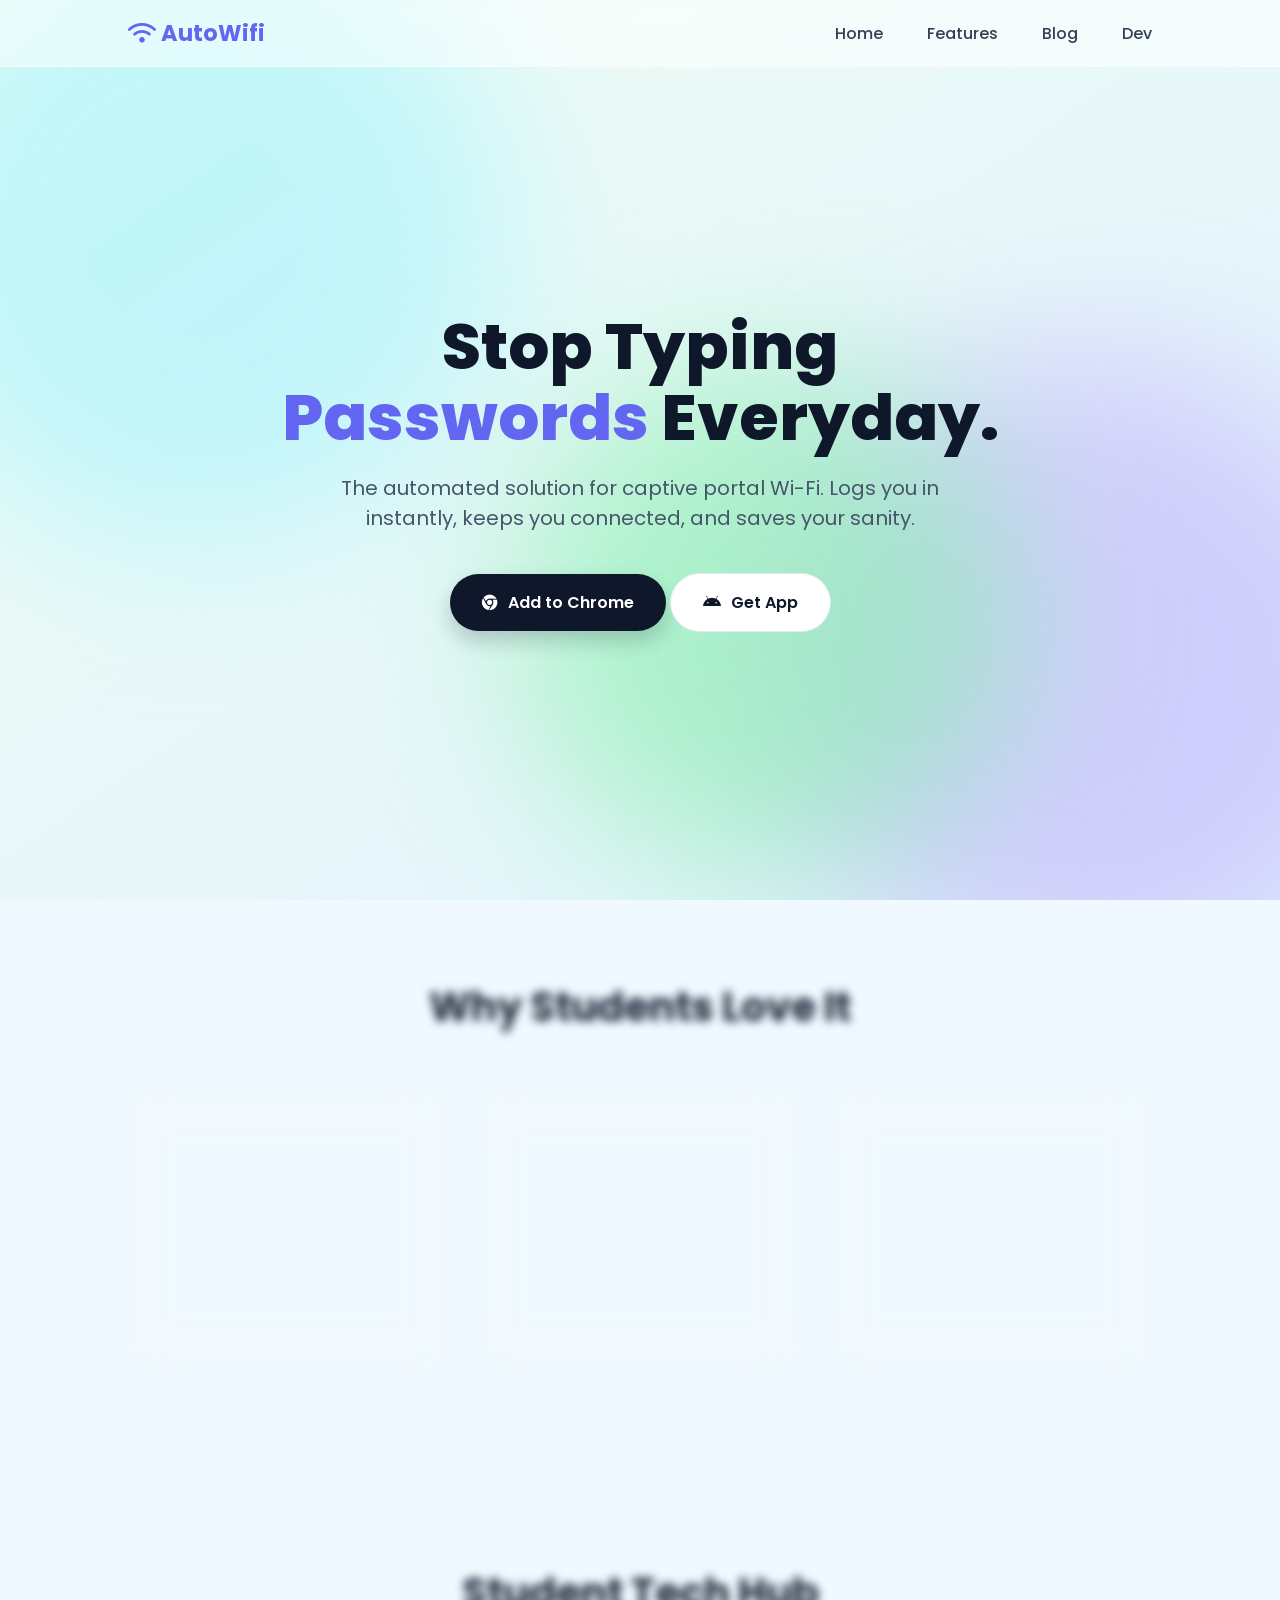
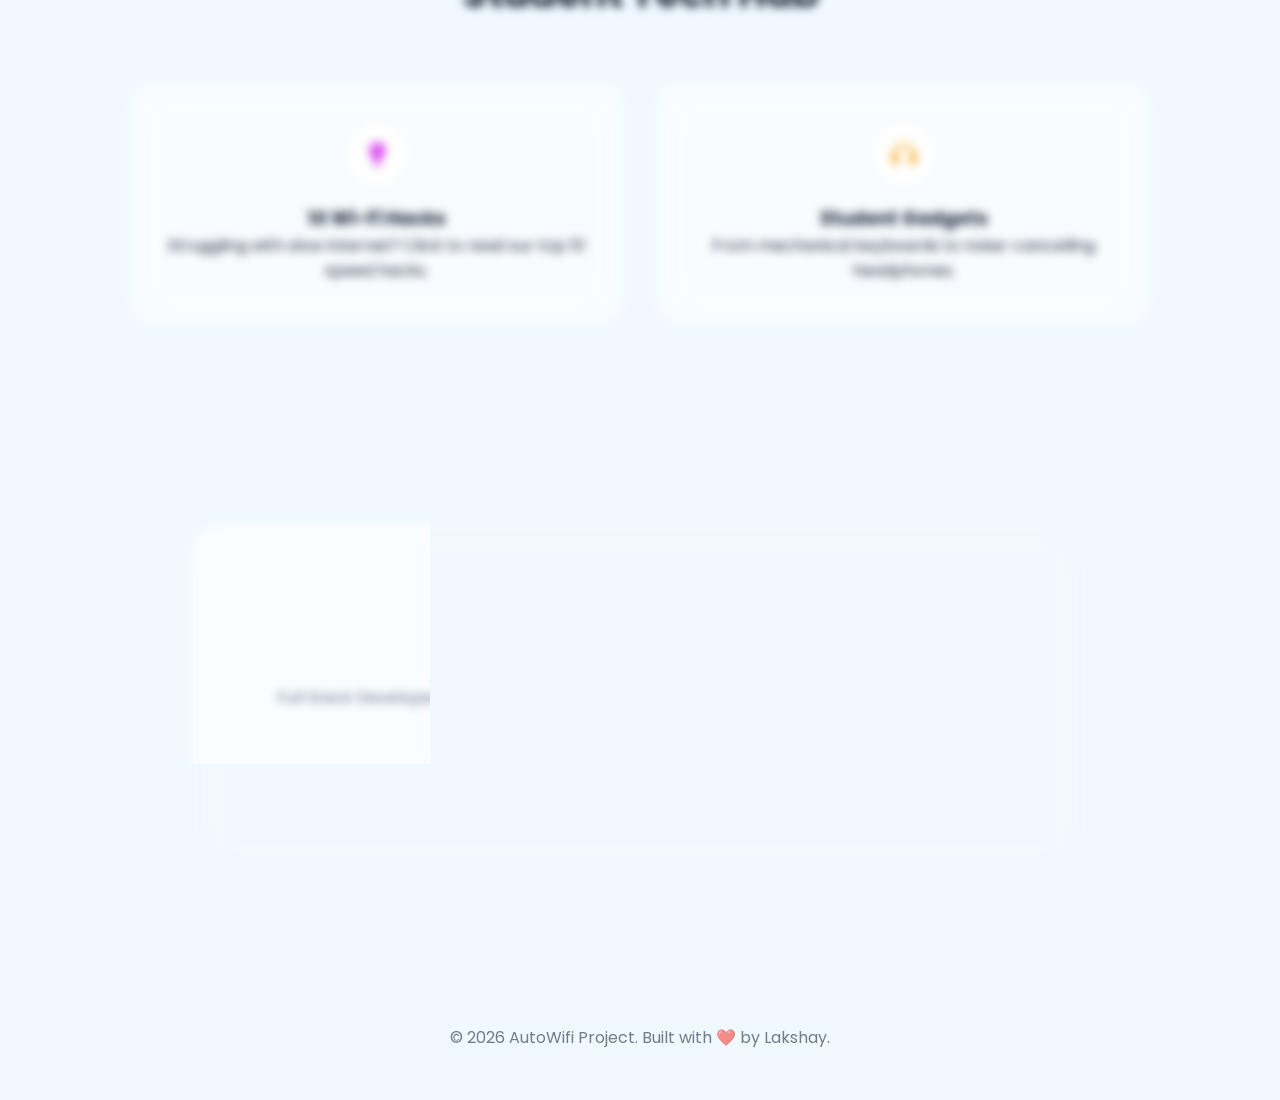
==== index.html @ 6c6744d8 "website" ====
<!DOCTYPE html>
<html lang="en">
<head>
    <meta charset="UTF-8">
    <meta name="viewport" content="width=device-width, initial-scale=1.0">
    <title>AutoWifi - Instant Campus Login</title>
    <link rel="stylesheet" href="style-home.css">
    <link rel="stylesheet" href="https://cdnjs.cloudflare.com/ajax/libs/font-awesome/6.0.0/css/all.min.css">
</head>
<body>

    <div class="background-container">
        <div class="blob blob-1"></div>
        <div class="blob blob-2"></div>
        <div class="blob blob-3"></div>
    </div>

    <nav>
        <a href="#" class="logo"><i class="fa-solid fa-wifi"></i> AutoWifi</a>
        <div class="nav-links">
            <a href="#home">Home</a>
            <a href="#features">Features</a>
            <a href="#blog">Blog</a>
            <a href="#about">Dev</a>
        </div>
    </nav>

    <header id="home">
        <h1 class="hidden">Stop Typing <br> <span style="color: #6366f1;">Passwords</span> Everyday.</h1>
        <p class="hero-p hidden delay-1">The automated solution for captive portal Wi-Fi. Logs you in instantly, keeps you connected, and saves your sanity.</p>
        
        <div class="btn-group hidden delay-2">
            <a href="#" class="btn btn-primary"><i class="fa-brands fa-chrome"></i> Add to Chrome</a>
            <a href="#" class="btn btn-secondary"><i class="fa-brands fa-android"></i> Get App</a>
        </div>
    </header>

    <section id="features">
        <h2 class="section-title hidden">Why Students Love It</h2>
        <div class="card-grid">
            <div class="card hidden delay-1">
                <div class="card-icon"><i class="fa-solid fa-bolt"></i></div>
                <h3>Instant Login</h3>
                <p>Detects the login page in milliseconds and signs you in before you can even blink.</p>
            </div>
            <div class="card hidden delay-2">
                <div class="card-icon"><i class="fa-solid fa-lock"></i></div>
                <h3>100% Secure</h3>
                <p>Data stays on your device. We use Chrome's secure local storage. No servers involved.</p>
            </div>
            <div class="card hidden delay-3">
                <div class="card-icon"><i class="fa-solid fa-infinity"></i></div>
                <h3>Always On</h3>
                <p>Background scripts handle network keep-alive checks so your download never fails.</p>
            </div>
        </div>
    </section>

    <section id="blog">
        <h2 class="section-title hidden">Student Tech Hub</h2>
        <div class="card-grid">
            <a href="tips.html" class="card hidden delay-1">
                <div class="card-icon" style="color:#d946ef;"><i class="fa-solid fa-lightbulb"></i></div>
                <h3>10 Wi-Fi Hacks</h3>
                <p>Struggling with slow internet? Click to read our top 10 speed hacks.</p>
            </a>
            <a href="gadgets.html" class="card hidden delay-2">
                <div class="card-icon" style="color:#f59e0b;"><i class="fa-solid fa-headphones"></i></div>
                <h3>Student Gadgets</h3>
                <p>From mechanical keyboards to noise-cancelling headphones.</p>
            </a>
        </div>
    </section>

    <section id="about">
        <div class="about-panel hidden delay-1">
            <img src="https://ui-avatars.com/api/?name=Laksh+Raina&background=6366f1&color=fff&size=128" style="width:100px; border-radius:50%; margin-bottom:20px;">
            <h3 style="font-size:2rem; margin-bottom:10px;">Lakshay Raina</h3>
            <p style="color:#64748b; margin-bottom:30px;">
                Full Stack Developer & Student. I built AutoWifi to solve my own daily frustration with campus internet.
            </p>
            <div>
                <a href="https://github.com/lakshraina2" class="social-btn"><i class="fa-brands fa-github"></i></a>
                <a href="https://www.linkedin.com/in/lakshay4444" class="social-btn"><i class="fa-brands fa-linkedin"></i></a>
            </div>
        </div>
    </section>

    <footer style="text-align:center; padding:50px; opacity:0.6;">
        <p>&copy; 2026 AutoWifi Project. Built with ❤️ by Lakshay.</p>
    </footer>

    <script>
        const observer = new IntersectionObserver((entries) => {
            entries.forEach((entry) => {
                if (entry.isIntersecting) {
                    entry.target.classList.add('show');
                } else {
                    entry.target.classList.remove('show'); 
                }
            });
        });

        const hiddenElements = document.querySelectorAll('.hidden');
        hiddenElements.forEach((el) => observer.observe(el));
    </script>

</body>
</html>
---- style-home.css ----
@import url('https://fonts.googleapis.com/css2?family=Poppins:wght@300;400;500;700&display=swap');

/* --- 1. BASE STYLES --- */
:root {
    --primary: #6366f1;
    --dark: #1e293b;
    --glass-bg: rgba(255, 255, 255, 0.3);
    --glass-border: rgba(255, 255, 255, 0.4);
    --blur-strength: 15px;
}

* { box-sizing: border-box; margin: 0; padding: 0; }

body {
    font-family: 'Poppins', sans-serif;
    color: var(--dark);
    background: #f0f9ff;
    min-height: 100vh;
    overflow-x: hidden;
    position: relative;
}

/* --- 2. BACKGROUND BLOBS --- */
.background-container {
    position: fixed; top: 0; left: 0; width: 100%; height: 100%;
    z-index: -1; overflow: hidden;
    background: linear-gradient(to bottom right, #f0fdf4, #e0f2fe);
}
.blob {
    position: absolute; border-radius: 50%; filter: blur(80px); opacity: 0.6;
    animation: move infinite alternate;
}
.blob-1 { top: -10%; left: -10%; width: 50vw; height: 50vw; background: #a5f3fc; animation-duration: 25s; }
.blob-2 { bottom: -10%; right: -10%; width: 50vw; height: 50vw; background: #c4b5fd; animation-duration: 30s; animation-delay: -5s; }
.blob-3 { top: 40%; left: 40%; width: 40vw; height: 40vw; background: #86efac; animation-duration: 20s; animation-delay: -10s; }
@keyframes move { 100% { transform: translate(30px, 50px) scale(1.1); } }

/* --- 3. SCROLL SPAWN ANIMATIONS --- */
.hidden {
    opacity: 0;
    filter: blur(5px);
    transform: translateY(100px) scale(0.9); /* Starts lower and smaller */
    transition: all 1s cubic-bezier(0.16, 1, 0.3, 1); /* Smooth 'Pop' ease */
}

.show {
    opacity: 1;
    filter: blur(0);
    transform: translateY(0) scale(1);
}

/* Staggered Delays (This makes them spawn one by one) */
.delay-1 { transition-delay: 100ms; }
.delay-2 { transition-delay: 200ms; }
.delay-3 { transition-delay: 300ms; }

/* --- 4. NAVIGATION --- */
nav {
    background: rgba(255, 255, 255, 0.5); backdrop-filter: blur(15px);
    border-bottom: 1px solid rgba(255, 255, 255, 0.4);
    padding: 1rem 10%; display: flex; justify-content: space-between; align-items: center;
    position: sticky; top: 0; z-index: 1000;
}
.logo { font-weight: 700; font-size: 1.4rem; color: var(--primary); text-decoration: none; }
.nav-links a { text-decoration: none; color: #334155; margin-left: 2.5rem; font-weight: 500; transition: 0.3s; }
.nav-links a:hover { color: var(--primary); }

/* --- 5. HERO & BUTTONS --- */
header {
    min-height: 90vh; display: flex; flex-direction: column; align-items: center; justify-content: center;
    text-align: center; padding: 20px;
}
h1 { font-size: 4rem; font-weight: 800; color: #0f172a; margin-bottom: 20px; line-height: 1.1; }
.hero-p { font-size: 1.25rem; color: #475569; max-width: 650px; margin-bottom: 40px; }

.btn {
    padding: 16px 32px; border-radius: 50px; text-decoration: none; font-weight: 600;
    transition: all 0.5s ease; /* Slower transition for color fill */
    display: inline-flex; align-items: center; gap: 10px;
    position: relative; overflow: hidden; z-index: 1;
}
.btn-primary { background: #0f172a; color: white; box-shadow: 0 10px 20px rgba(15, 23, 42, 0.2); }

/* Button Fill Effect */
.btn-primary::before {
    content: ''; position: absolute; top: 0; left: 0; width: 0%; height: 100%;
    background: var(--primary); transition: width 0.5s ease; z-index: -1;
}
.btn-primary:hover::before { width: 100%; }
.btn-primary:hover { transform: translateY(-3px); box-shadow: 0 15px 30px rgba(99, 102, 241, 0.4); }

.btn-secondary { background: white; color: #0f172a; border: 1px solid #e2e8f0; }
.btn-secondary:hover { background: #f1f5f9; transform: translateY(-3px); }

/* --- 6. CARDS (The Color Fill Magic) --- */
section { padding: 100px 10%; }
.section-title { text-align: center; font-size: 2.5rem; margin-bottom: 60px; font-weight: 700; color: #1e293b; }
.card-grid { display: grid; grid-template-columns: repeat(auto-fit, minmax(300px, 1fr)); gap: 30px; }

.card {
    background: rgba(255, 255, 255, 0.5); /* Semi-transparent start */
    backdrop-filter: blur(20px);
    border: 1px solid rgba(255, 255, 255, 0.5);
    padding: 40px 30px; border-radius: 24px;
    text-align: center; text-decoration: none; color: inherit;
    /* Smooth Transition settings */
    transition: all 0.6s cubic-bezier(0.25, 0.8, 0.25, 1);
    position: relative; overflow: hidden;
}

/* The Hover Effect */
.card:hover {
    transform: translateY(-15px) scale(1.02);
    /* This fills it with a light indigo tint */
    background: linear-gradient(135deg, rgba(255,255,255,0.9), rgba(99, 102, 241, 0.15));
    border-color: var(--primary);
    box-shadow: 0 20px 40px rgba(99, 102, 241, 0.15);
}

.card-icon {
    width: 60px; height: 60px; background: white; border-radius: 50%;
    display: flex; align-items: center; justify-content: center;
    font-size: 1.5rem; color: var(--primary); margin: 0 auto 20px auto;
    transition: 0.6s ease;
}
/* Icon rotates and changes color on hover */
.card:hover .card-icon {
    background: var(--primary); color: white; transform: rotateY(180deg);
}

/* About Panel */
.about-panel {
    background: rgba(255, 255, 255, 0.6); backdrop-filter: blur(20px);
    border-radius: 30px; padding: 60px; text-align: center; max-width: 900px; margin: 0 auto;
}

/* --- PASTE THIS AT THE BOTTOM OF STYLE-HOME.CSS --- */

/* Social Buttons (GitHub & LinkedIn) */
.social-btn {
    width: 50px;            /* Size of the white circle */
    height: 50px;
    border-radius: 50%;
    background: white;
    display: inline-flex;
    align-items: center;
    justify-content: center;
    font-size: 3rem;        /* Size of the icon itself */
    color: #333;
    margin: 0 15px;
    transition: 0.3s;
    box-shadow: 0 10px 20px rgba(0,0,0,0.1);
    text-decoration: none;
}

.social-btn:hover {
    transform: scale(1.15); /* Pop effect */
    color: var(--primary);
    box-shadow: 0 15px 30px rgba(99, 102, 241, 0.4);
}

@media (max-width: 768px) { h1 { font-size: 2.5rem; } .nav-links { display: none; } }
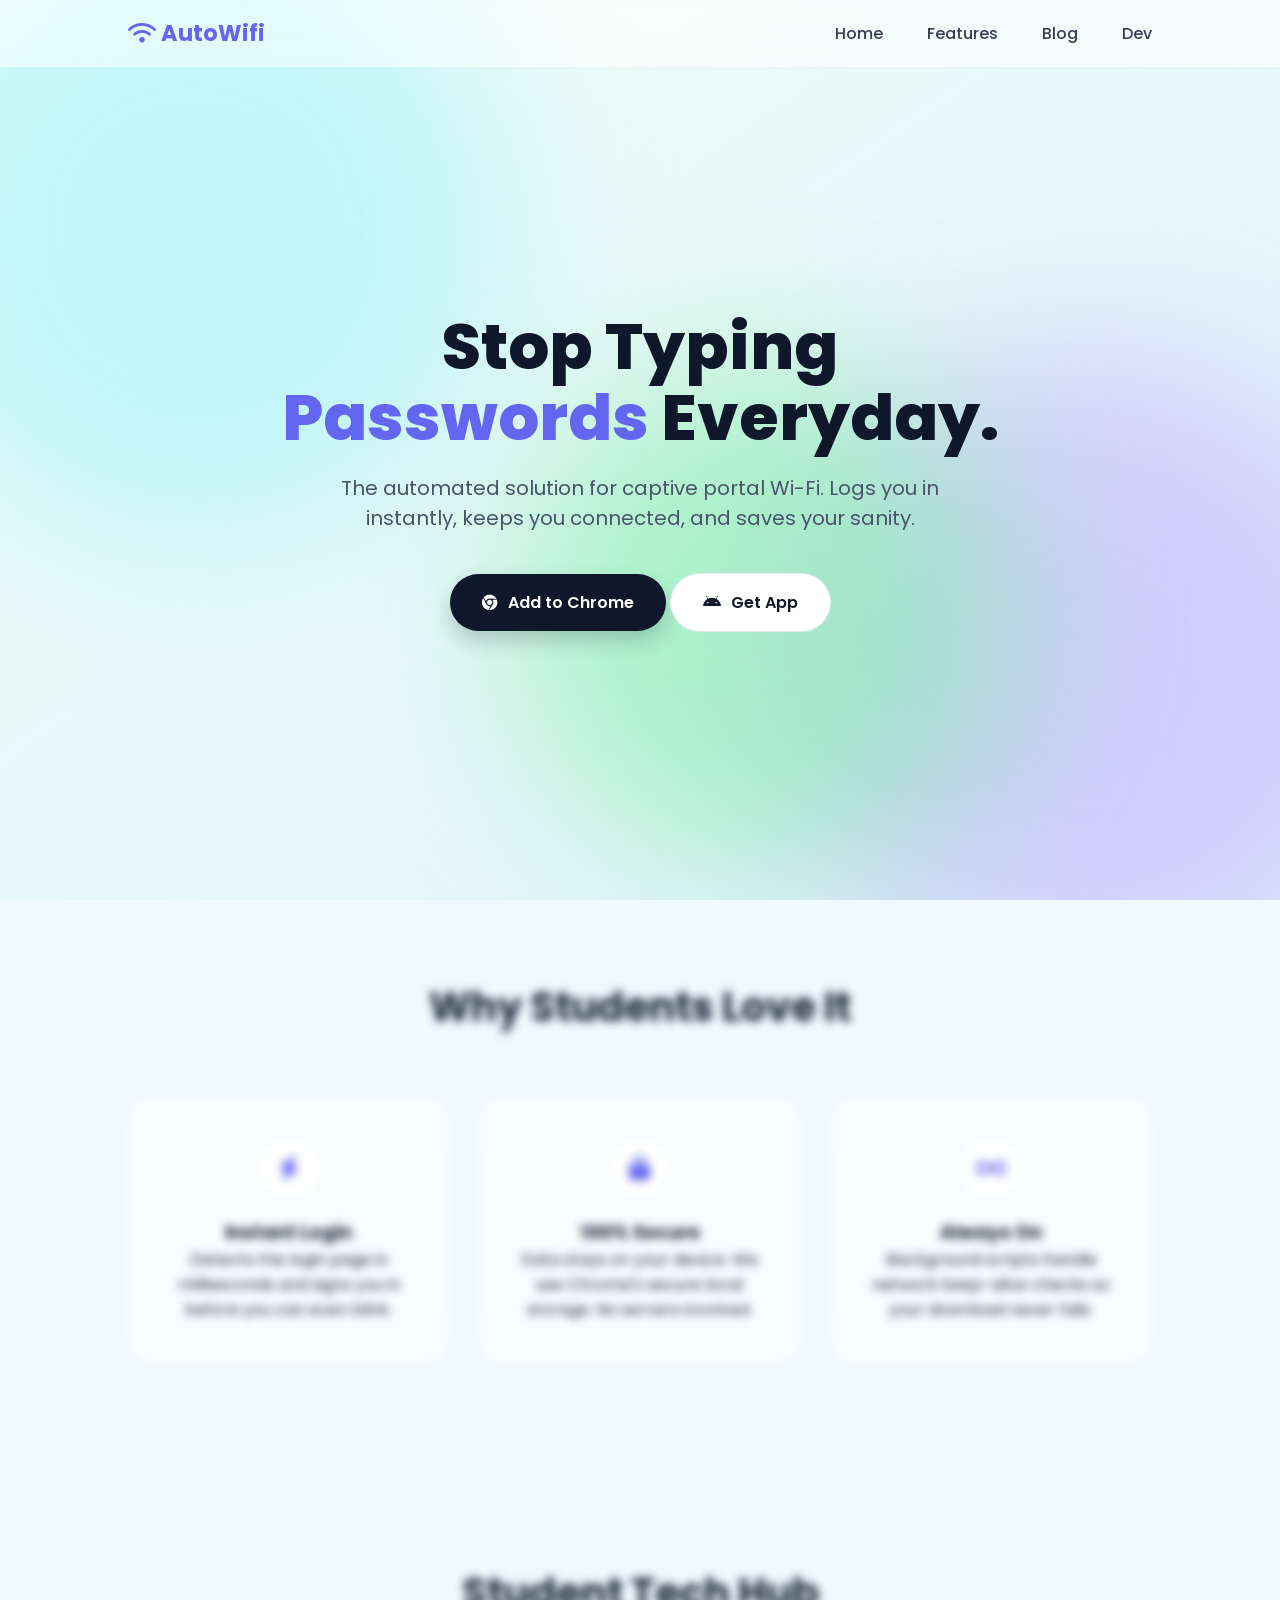
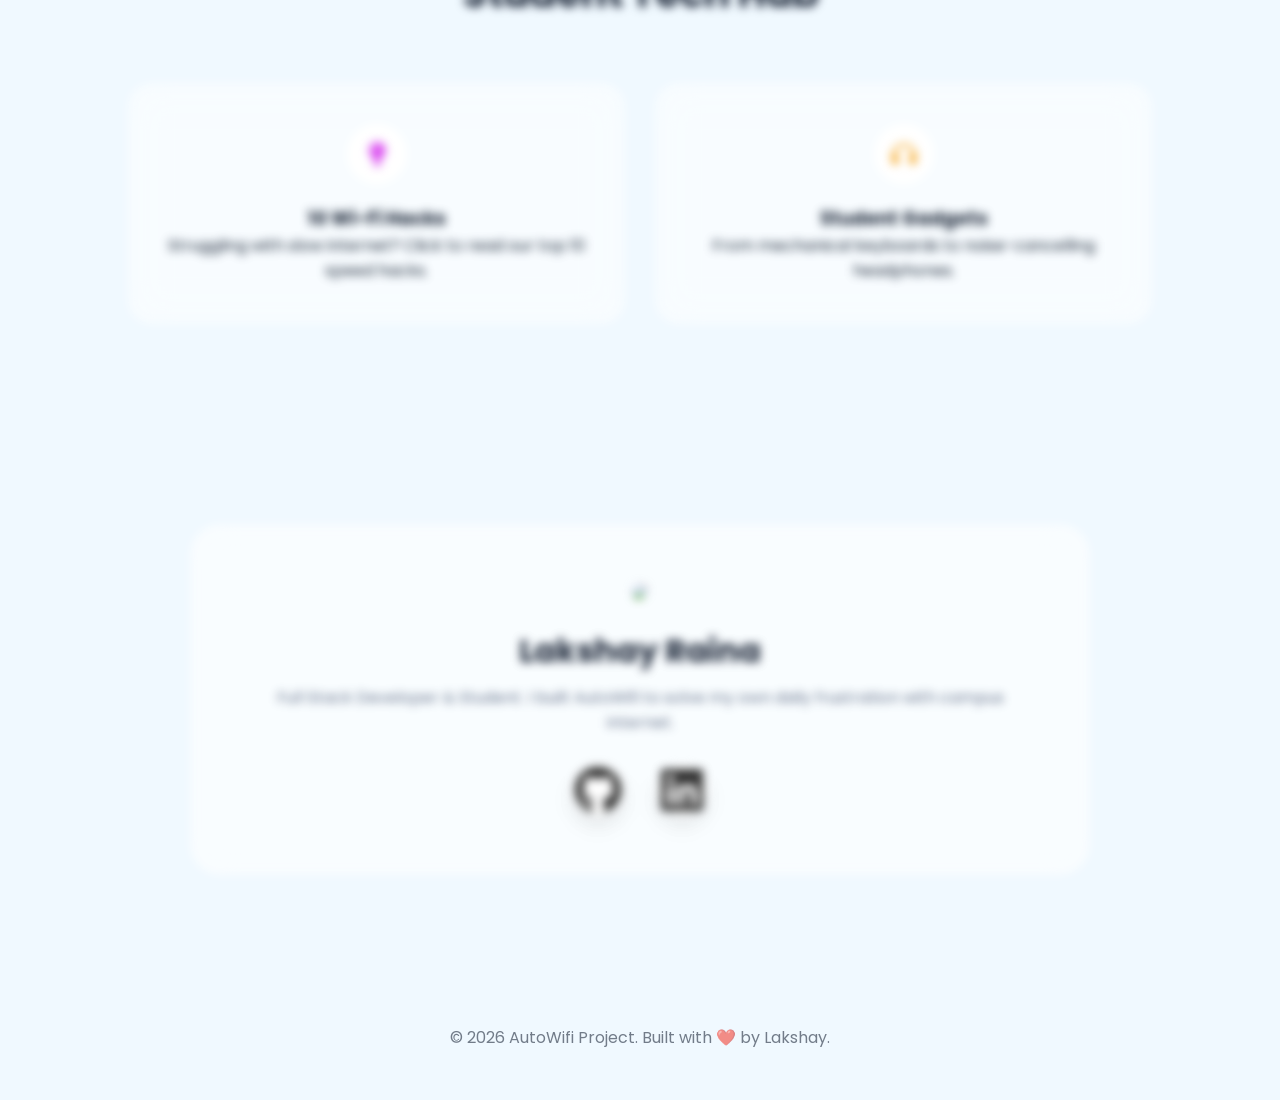
==== commit 3df2948f: "Update index.html" ====
--- a/index.html
+++ b/index.html
@@ -31,7 +31,7 @@
         
         <div class="btn-group hidden delay-2">
             <a href="#" class="btn btn-primary"><i class="fa-brands fa-chrome"></i> Add to Chrome</a>
-            <a href="#" class="btn btn-secondary"><i class="fa-brands fa-android"></i> Get App</a>
+            <a href="https://play.google.com/store/apps/details?id=com.autowifistudios.loginapp&pcampaignid=web_share" class="btn btn-secondary"><i class="fa-brands fa-android"></i> Get App</a>
         </div>
     </header>
 
@@ -106,4 +106,4 @@
     </script>
 
 </body>
-</html>+</html>
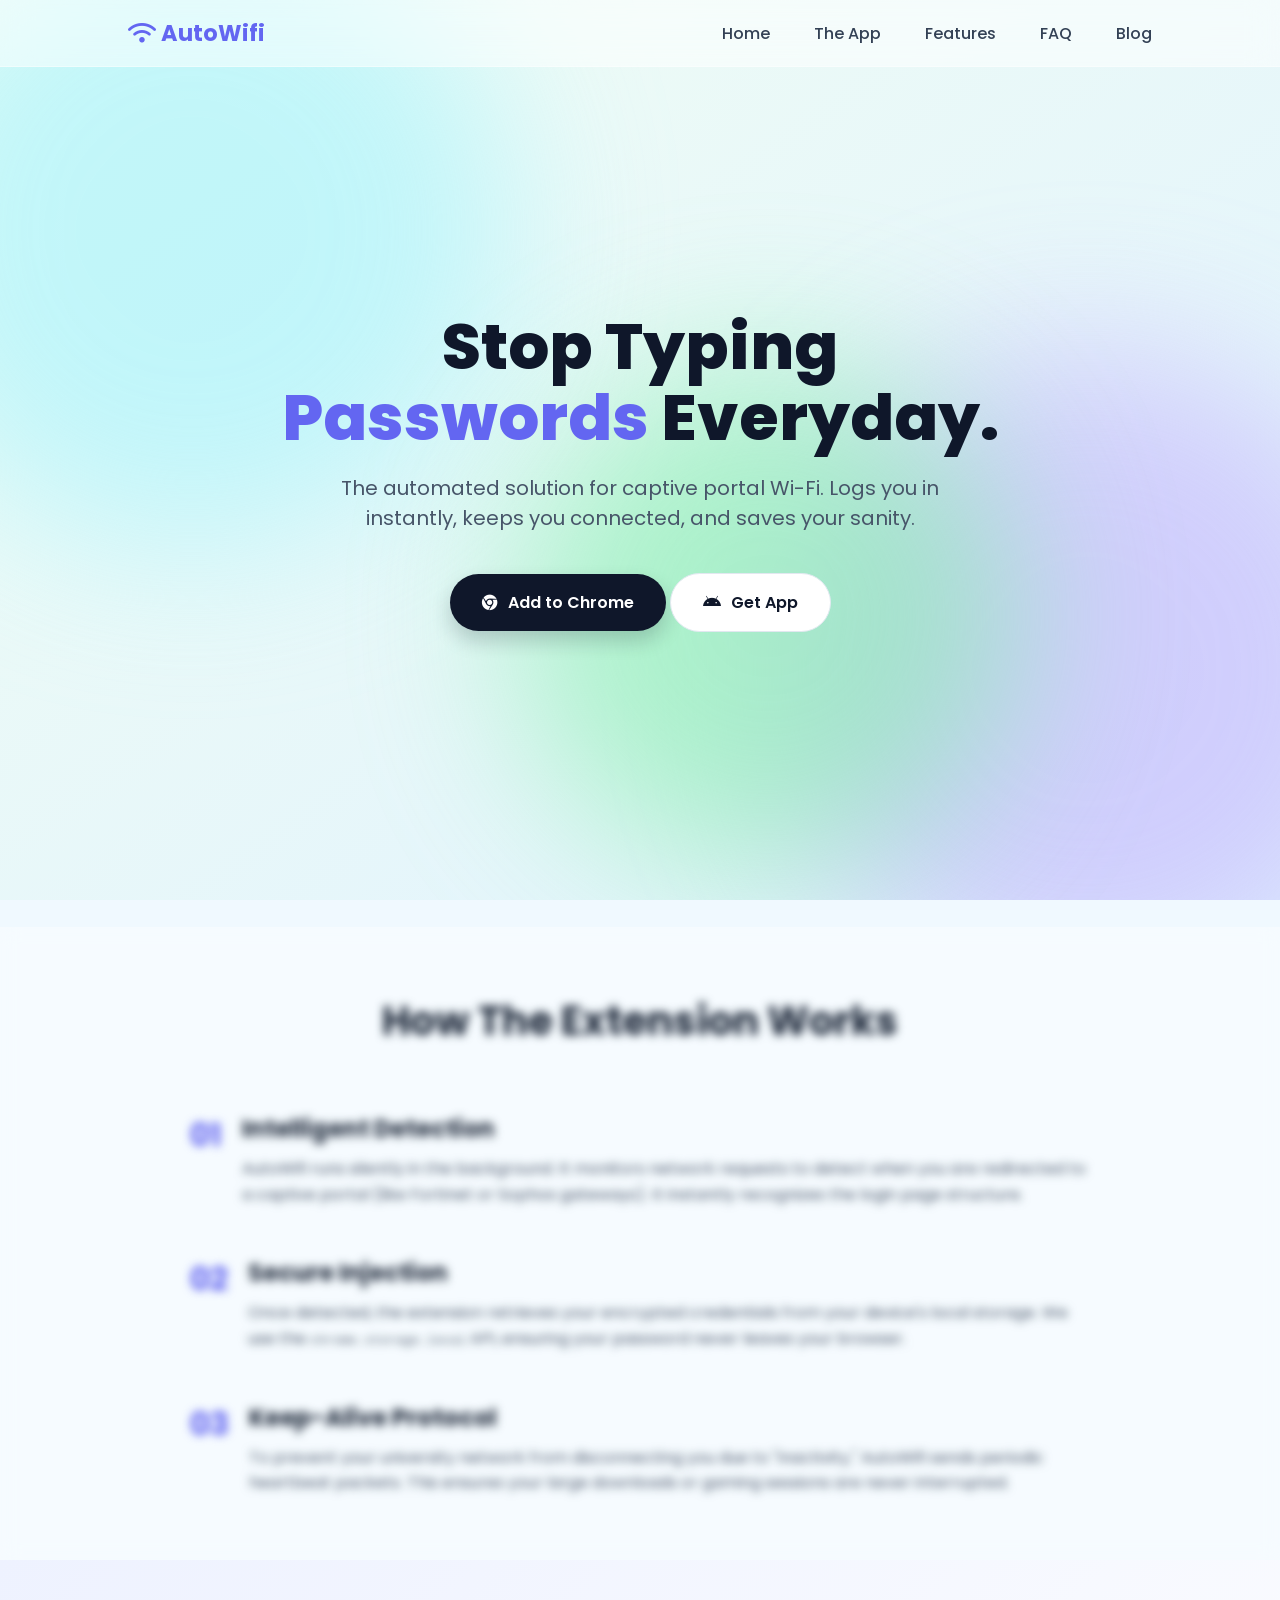
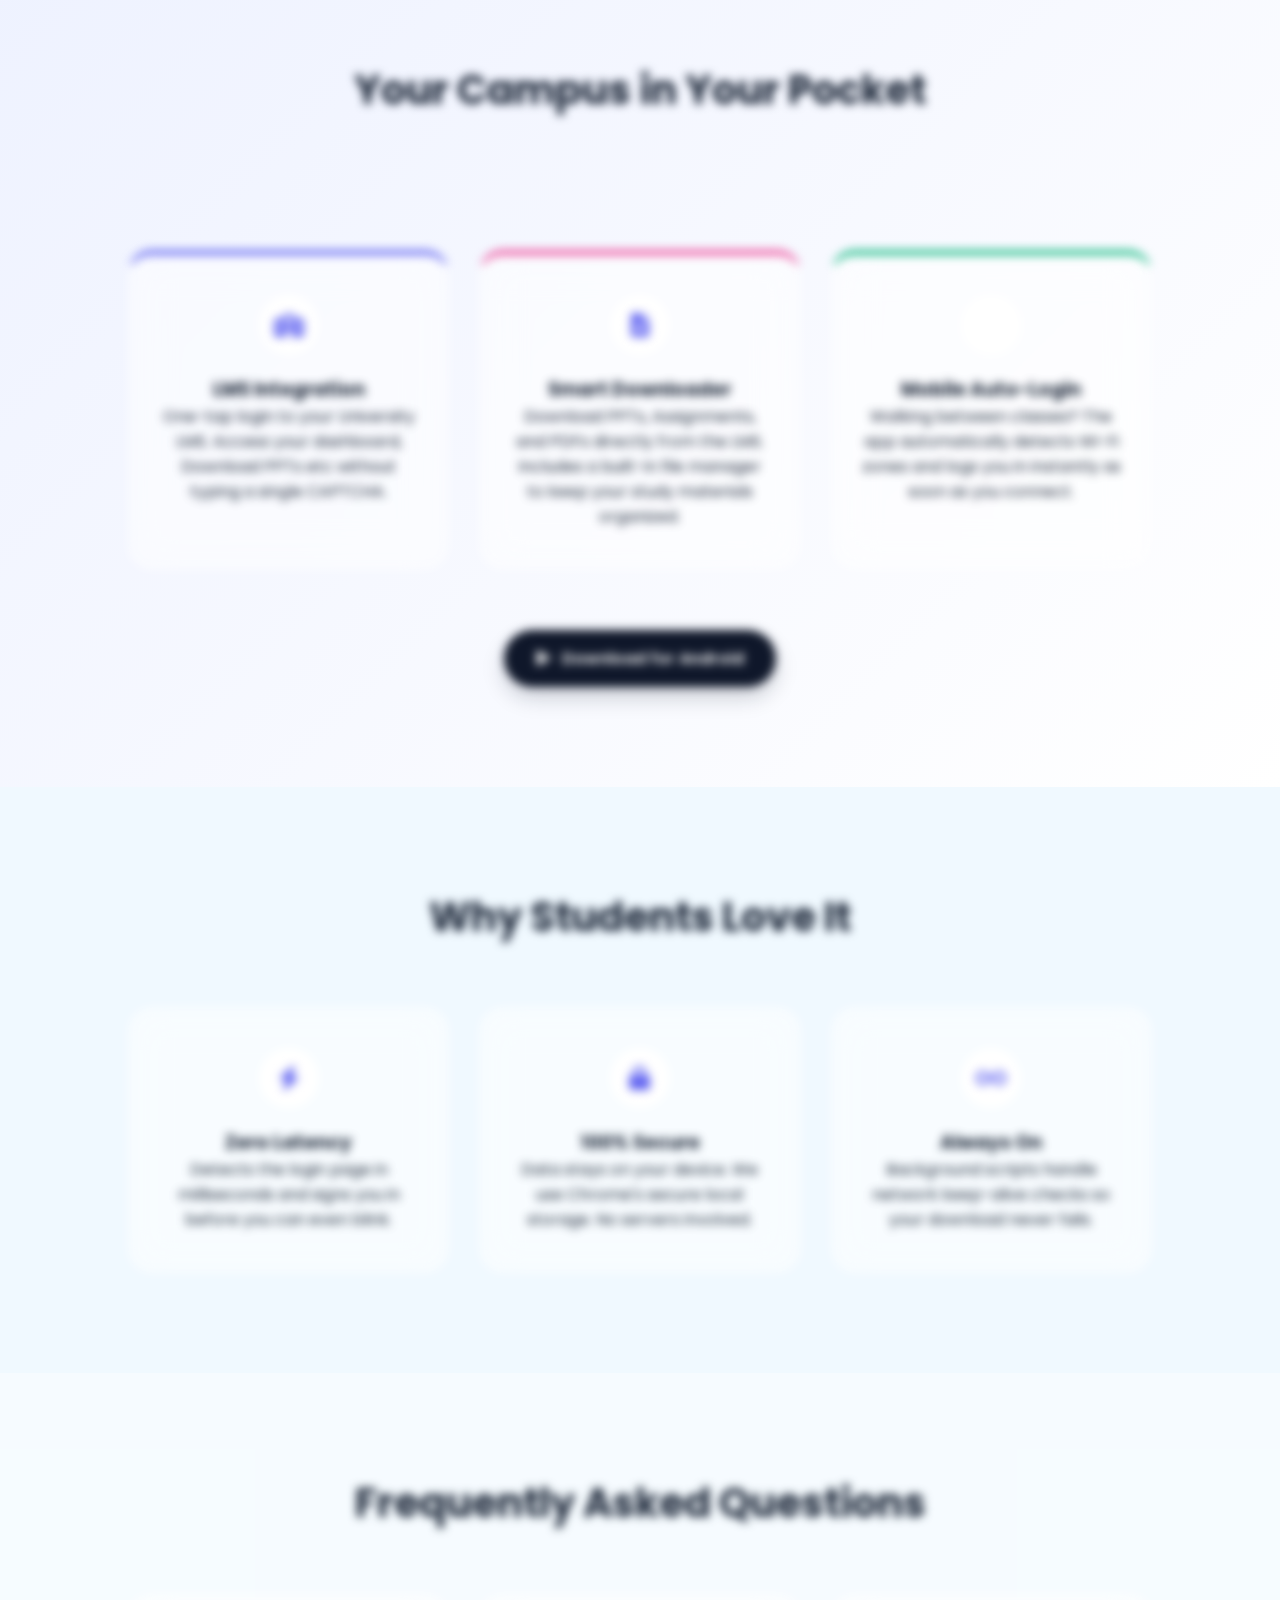
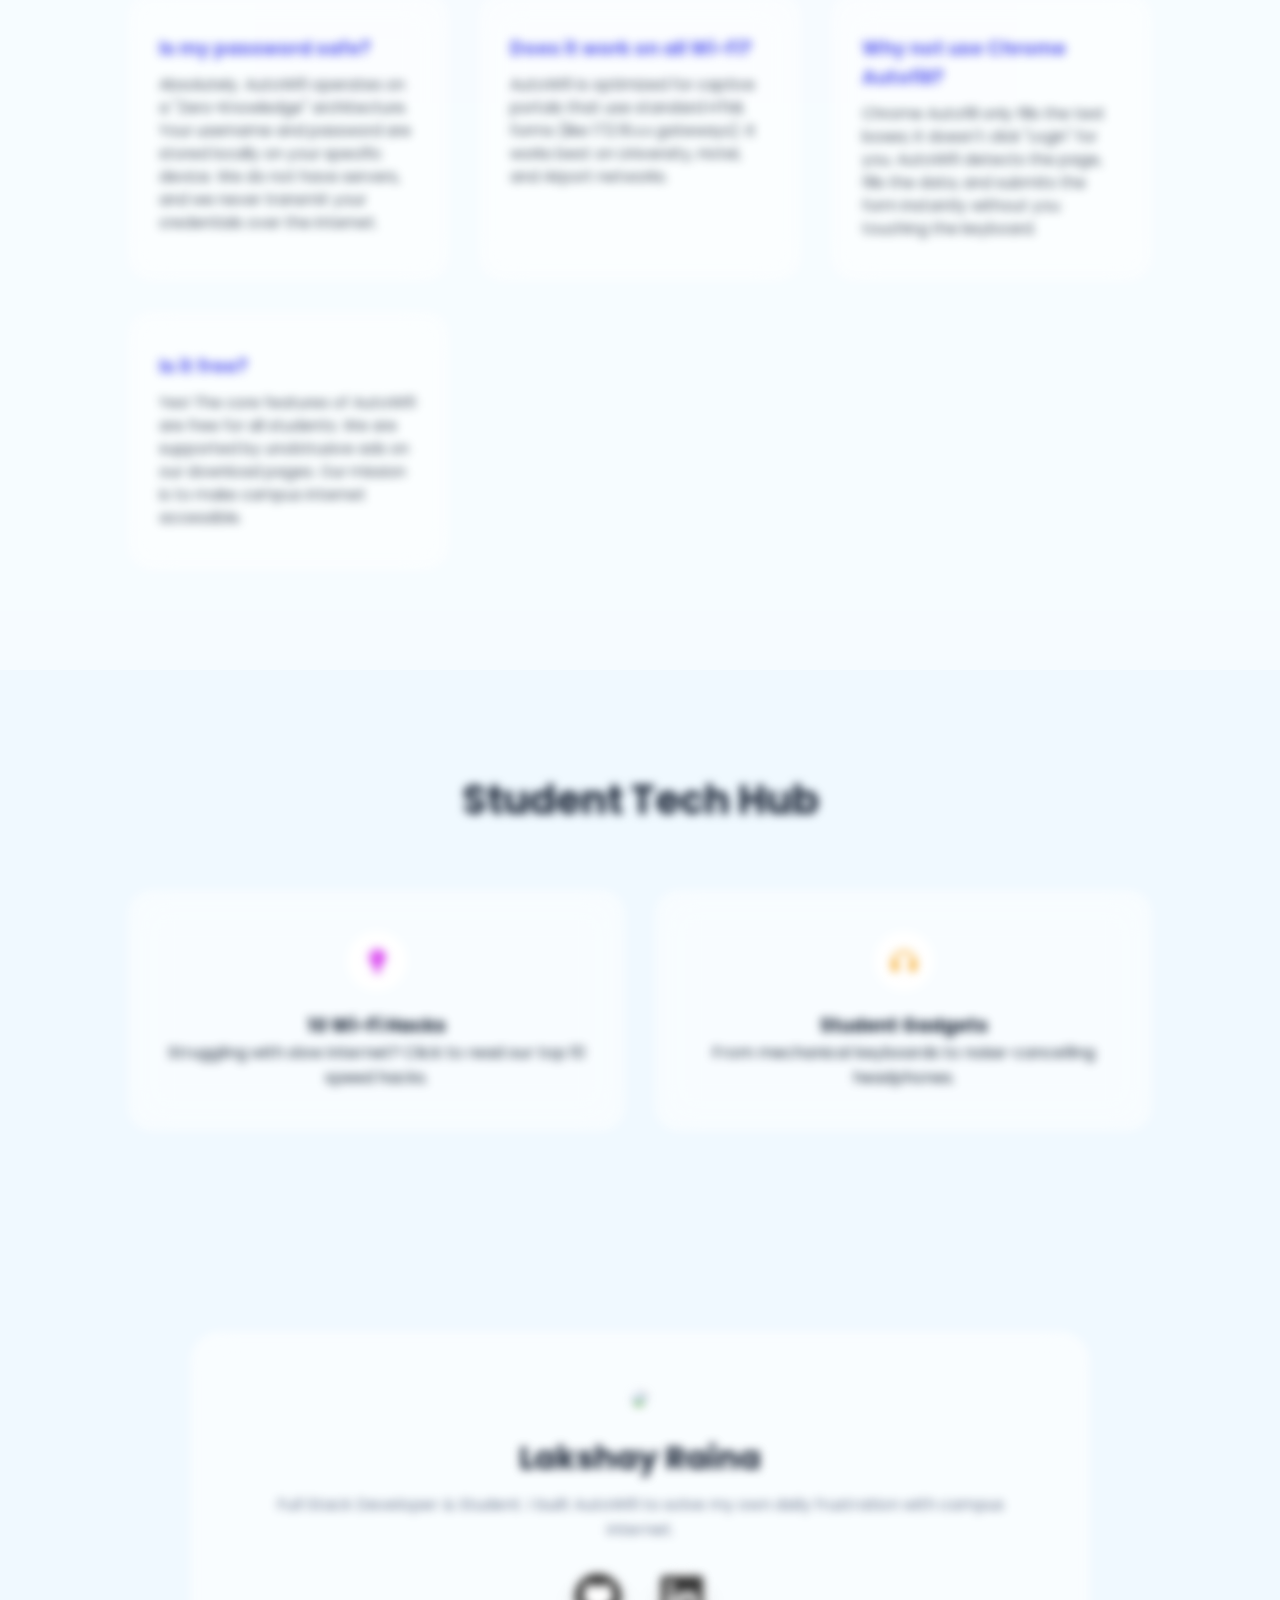
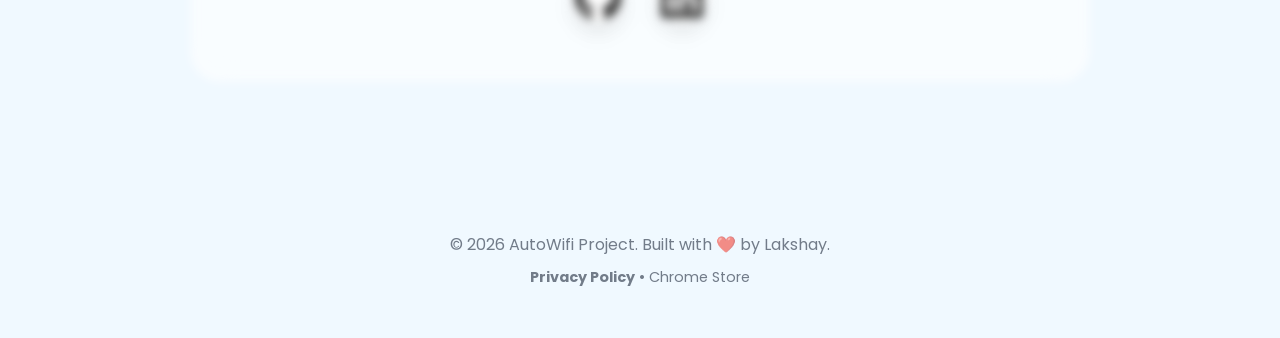
==== commit 7d806e2b: "Update navigation and add new sections to index.html" ====
--- a/index.html
+++ b/index.html
@@ -4,6 +4,8 @@
     <meta charset="UTF-8">
     <meta name="viewport" content="width=device-width, initial-scale=1.0">
     <title>AutoWifi - Instant Campus Login</title>
+    <script async src="https://pagead2.googlesyndication.com/pagead/js/adsbygoogle.js?client=ca-pub-6731497556275026"
+     crossorigin="anonymous"></script>
     <link rel="stylesheet" href="style-home.css">
     <link rel="stylesheet" href="https://cdnjs.cloudflare.com/ajax/libs/font-awesome/6.0.0/css/all.min.css">
 </head>
@@ -19,9 +21,10 @@
         <a href="#" class="logo"><i class="fa-solid fa-wifi"></i> AutoWifi</a>
         <div class="nav-links">
             <a href="#home">Home</a>
+            <a href="#app">The App</a>
             <a href="#features">Features</a>
+            <a href="#faq">FAQ</a>
             <a href="#blog">Blog</a>
-            <a href="#about">Dev</a>
         </div>
     </nav>
 
@@ -30,17 +33,83 @@
         <p class="hero-p hidden delay-1">The automated solution for captive portal Wi-Fi. Logs you in instantly, keeps you connected, and saves your sanity.</p>
         
         <div class="btn-group hidden delay-2">
-            <a href="#" class="btn btn-primary"><i class="fa-brands fa-chrome"></i> Add to Chrome</a>
+            <a href="https://chromewebstore.google.com/detail/lkpoonbolbfkflcngpkiladignilnadc?utm_source=item-share-cb" class="btn btn-primary"><i class="fa-brands fa-chrome"></i> Add to Chrome</a>
             <a href="https://play.google.com/store/apps/details?id=com.autowifistudios.loginapp&pcampaignid=web_share" class="btn btn-secondary"><i class="fa-brands fa-android"></i> Get App</a>
         </div>
     </header>
+
+    <section id="how-it-works" style="padding: 4rem 10%; background: rgba(255,255,255,0.4); backdrop-filter: blur(10px); margin-top: 50px;">
+        <h2 class="section-title hidden">How The Extension Works</h2>
+        <div style="max-width: 900px; margin: 0 auto; text-align: left;">
+            
+            <div class="hidden delay-1" style="margin-bottom: 3rem; display: flex; gap: 20px;">
+                <div style="font-size: 2rem; color: #6366f1; font-weight: bold;">01</div>
+                <div>
+                    <h3 style="font-size: 1.5rem; margin-bottom: 10px;">Intelligent Detection</h3>
+                    <p style="color: #475569; line-height: 1.6;">AutoWifi runs silently in the background. It monitors network requests to detect when you are redirected to a captive portal (like Fortinet or Sophos gateways). It instantly recognizes the login page structure.</p>
+                </div>
+            </div>
+
+            <div class="hidden delay-2" style="margin-bottom: 3rem; display: flex; gap: 20px;">
+                <div style="font-size: 2rem; color: #6366f1; font-weight: bold;">02</div>
+                <div>
+                    <h3 style="font-size: 1.5rem; margin-bottom: 10px;">Secure Injection</h3>
+                    <p style="color: #475569; line-height: 1.6;">Once detected, the extension retrieves your encrypted credentials from your device's local storage. We use the <code>chrome.storage.local</code> API, ensuring your password never leaves your browser.</p>
+                </div>
+            </div>
+
+            <div class="hidden delay-3" style="display: flex; gap: 20px;">
+                <div style="font-size: 2rem; color: #6366f1; font-weight: bold;">03</div>
+                <div>
+                    <h3 style="font-size: 1.5rem; margin-bottom: 10px;">Keep-Alive Protocol</h3>
+                    <p style="color: #475569; line-height: 1.6;">To prevent your university network from disconnecting you due to "inactivity," AutoWifi sends periodic heartbeat packets. This ensures your large downloads or gaming sessions are never interrupted.</p>
+                </div>
+            </div>
+
+        </div>
+    </section>
+
+    <section id="app" style="background: linear-gradient(135deg, #eef2ff 0%, #ffffff 100%);">
+        <h2 class="section-title hidden">Your Campus in Your Pocket</h2>
+        <p style="text-align: center; max-width: 600px; margin: -40px auto 60px auto; color: #64748b;" class="hidden delay-1">
+            The AutoWifi Android App goes beyond just internet. It's a full utility belt for university students.
+        </p>
+
+        <div class="card-grid">
+            
+            <div class="card hidden delay-1" style="border-top: 5px solid #6366f1;">
+                <div class="card-icon"><i class="fa-solid fa-school"></i></div>
+                <h3>LMS Integration</h3>
+                <p>One-tap login to your University LMS. Access your dashboard, Download PPTs etc without typing a single CAPTCHA.</p>
+            </div>
+
+            <div class="card hidden delay-2" style="border-top: 5px solid #ec4899;">
+                <div class="card-icon"><i class="fa-solid fa-file-arrow-down"></i></div>
+                <h3>Smart Downloader</h3>
+                <p>Download PPTs, Assignments, and PDFs directly from the LMS. Includes a built-in file manager to keep your study materials organized.</p>
+            </div>
+
+            <div class="card hidden delay-3" style="border-top: 5px solid #10b981;">
+                <div class="card-icon"><i class="fa-solid fa-mobile-screen"></i></div>
+                <h3>Mobile Auto-Login</h3>
+                <p>Walking between classes? The app automatically detects Wi-Fi zones and logs you in instantly as soon as you connect.</p>
+            </div>
+
+        </div>
+
+        <div style="text-align: center; margin-top: 60px;" class="hidden delay-4">
+             <a href="https://play.google.com/store/apps/details?id=com.autowifistudios.loginapp&pcampaignid=web_share" class="btn btn-primary">
+                <i class="fa-brands fa-google-play"></i> Download for Android
+             </a>
+        </div>
+    </section>
 
     <section id="features">
         <h2 class="section-title hidden">Why Students Love It</h2>
         <div class="card-grid">
             <div class="card hidden delay-1">
                 <div class="card-icon"><i class="fa-solid fa-bolt"></i></div>
-                <h3>Instant Login</h3>
+                <h3>Zero Latency</h3>
                 <p>Detects the login page in milliseconds and signs you in before you can even blink.</p>
             </div>
             <div class="card hidden delay-2">
@@ -53,6 +122,33 @@
                 <h3>Always On</h3>
                 <p>Background scripts handle network keep-alive checks so your download never fails.</p>
             </div>
+        </div>
+    </section>
+
+    <section id="faq" style="background: rgba(255,255,255,0.4);">
+        <h2 class="section-title hidden">Frequently Asked Questions</h2>
+        <div class="card-grid" style="grid-template-columns: repeat(auto-fit, minmax(300px, 1fr));"> 
+            
+            <div class="card hidden delay-1" style="text-align: left;">
+                <h3 style="color: #6366f1; margin-bottom: 10px;">Is my password safe?</h3>
+                <p style="font-size: 0.95rem; color: #4b5563;">Absolutely. AutoWifi operates on a "Zero-Knowledge" architecture. Your username and password are stored locally on your specific device. We do not have servers, and we never transmit your credentials over the internet.</p>
+            </div>
+
+            <div class="card hidden delay-2" style="text-align: left;">
+                <h3 style="color: #6366f1; margin-bottom: 10px;">Does it work on all Wi-Fi?</h3>
+                <p style="font-size: 0.95rem; color: #4b5563;">AutoWifi is optimized for captive portals that use standard HTML forms (like 172.16.x.x gateways). It works best on University, Hotel, and Airport networks.</p>
+            </div>
+
+            <div class="card hidden delay-3" style="text-align: left;">
+                <h3 style="color: #6366f1; margin-bottom: 10px;">Why not use Chrome Autofill?</h3>
+                <p style="font-size: 0.95rem; color: #4b5563;">Chrome Autofill only fills the text boxes; it doesn't click "Login" for you. AutoWifi detects the page, fills the data, and submits the form instantly without you touching the keyboard.</p>
+            </div>
+
+            <div class="card hidden delay-4" style="text-align: left;">
+                <h3 style="color: #6366f1; margin-bottom: 10px;">Is it free?</h3>
+                <p style="font-size: 0.95rem; color: #4b5563;">Yes! The core features of AutoWifi are free for all students. We are supported by unobtrusive ads on our download pages. Our mission is to make campus internet accessible.</p>
+            </div>
+
         </div>
     </section>
 
@@ -88,6 +184,10 @@
 
     <footer style="text-align:center; padding:50px; opacity:0.6;">
         <p>&copy; 2026 AutoWifi Project. Built with ❤️ by Lakshay.</p>
+        <p style="font-size: 0.9rem; margin-top: 10px;">
+            <a href="privacy.html" style="color: inherit; text-decoration: none; font-weight: bold;">Privacy Policy</a> • 
+            <a href="https://chromewebstore.google.com/detail/lkpoonbolbfkflcngpkiladignilnadc" style="color: inherit; text-decoration: none;">Chrome Store</a>
+        </p>
     </footer>
 
     <script>
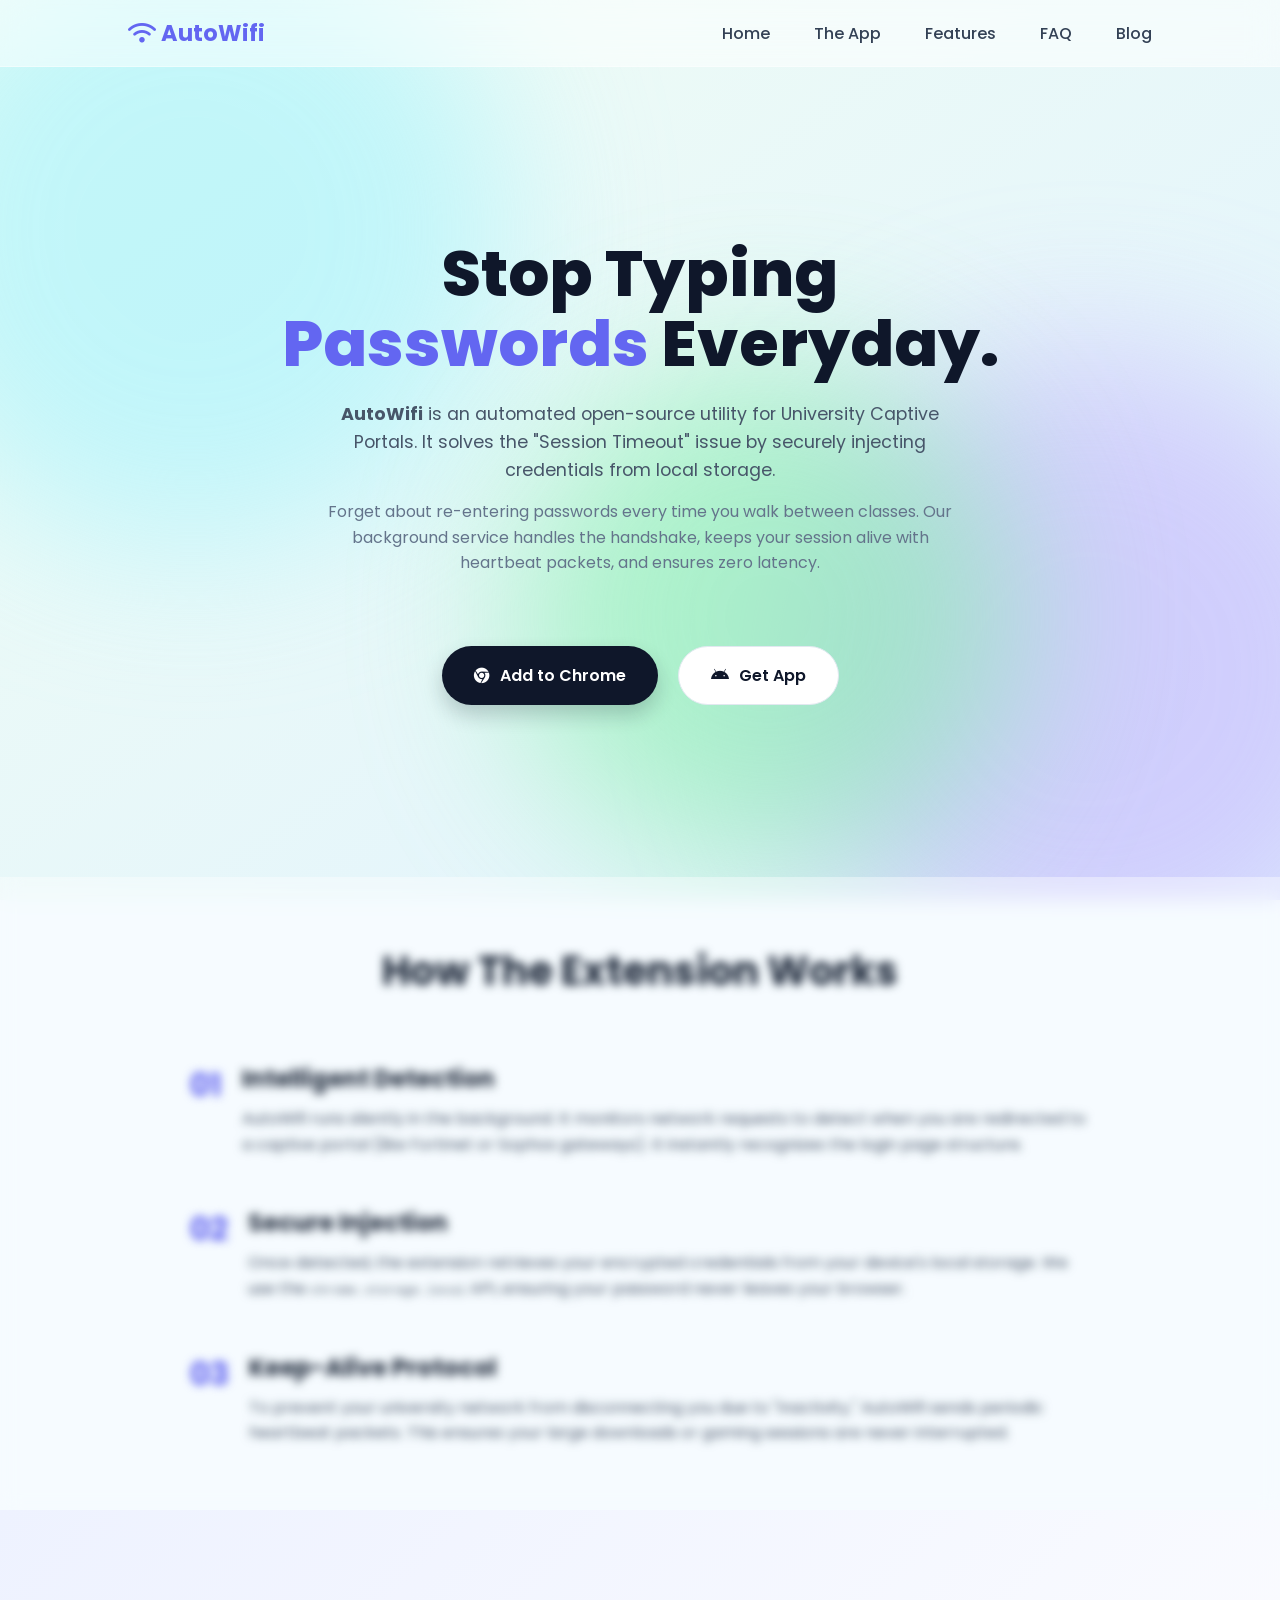
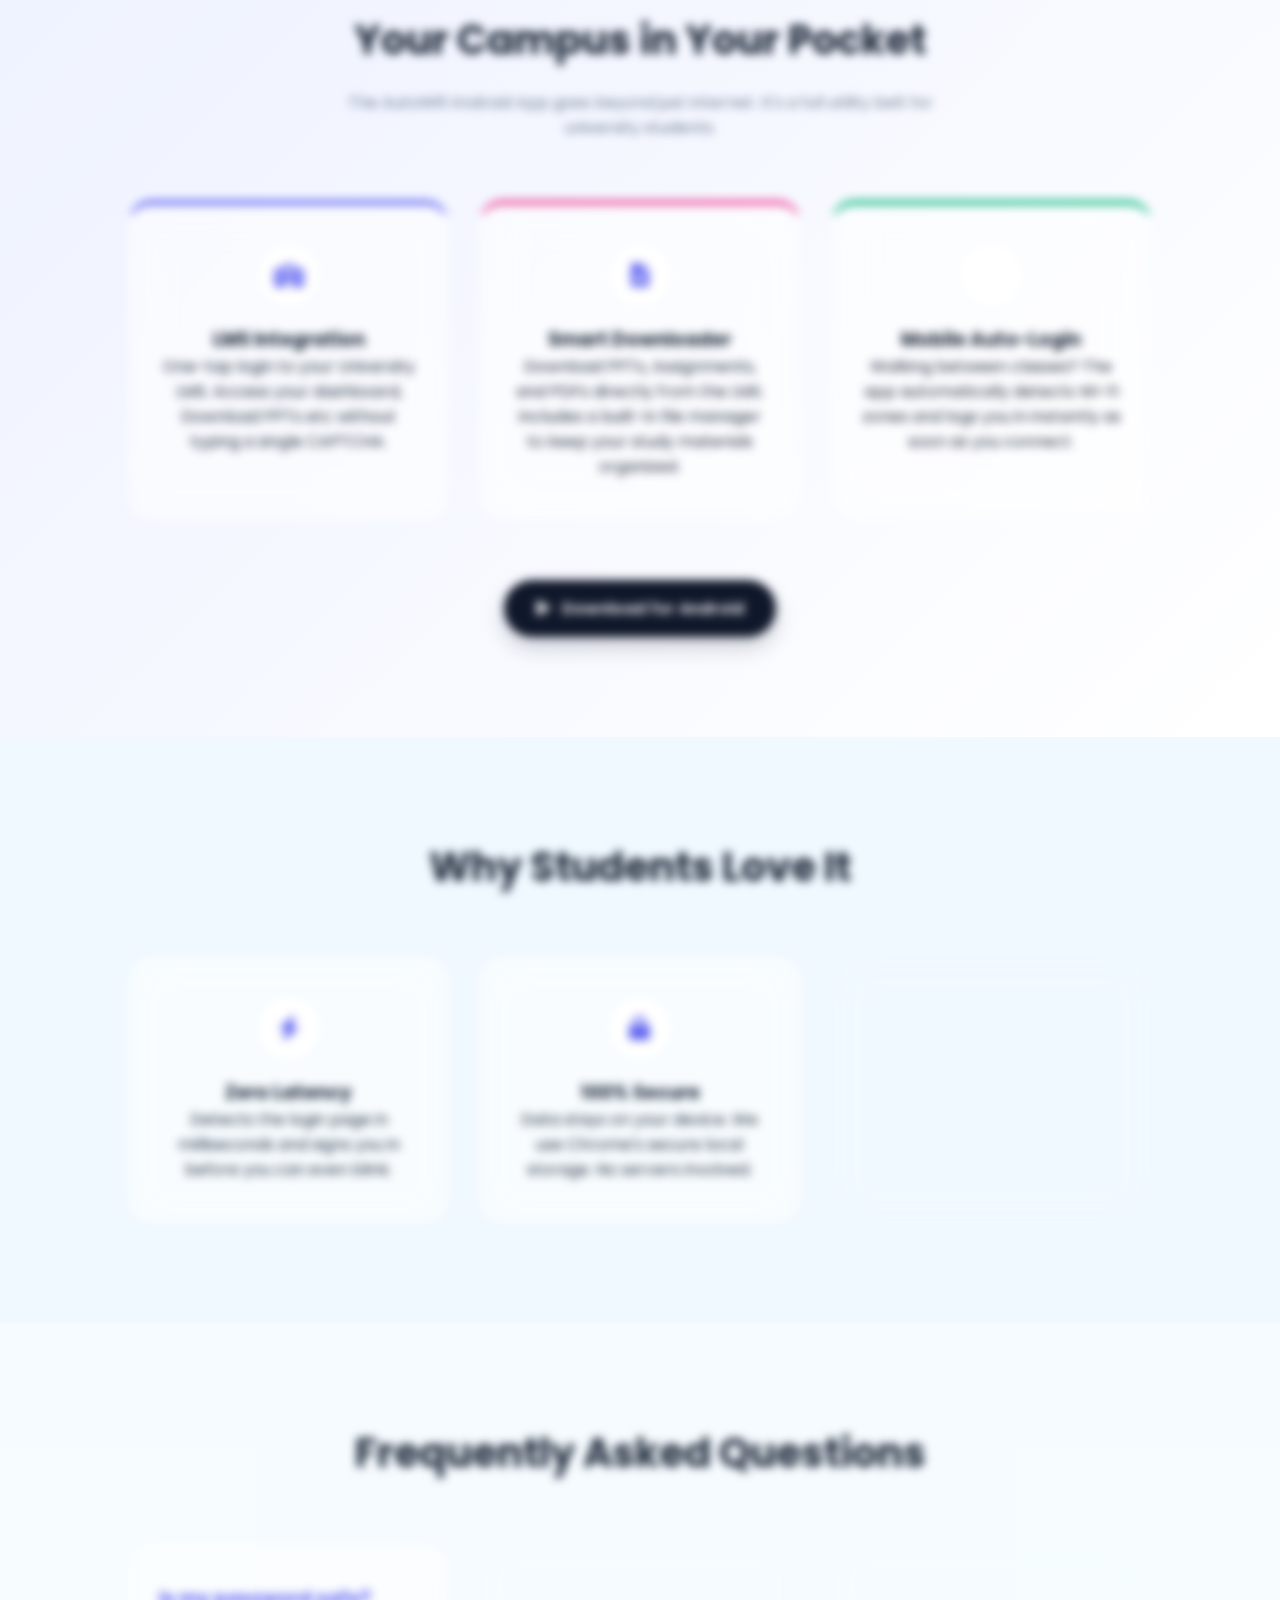
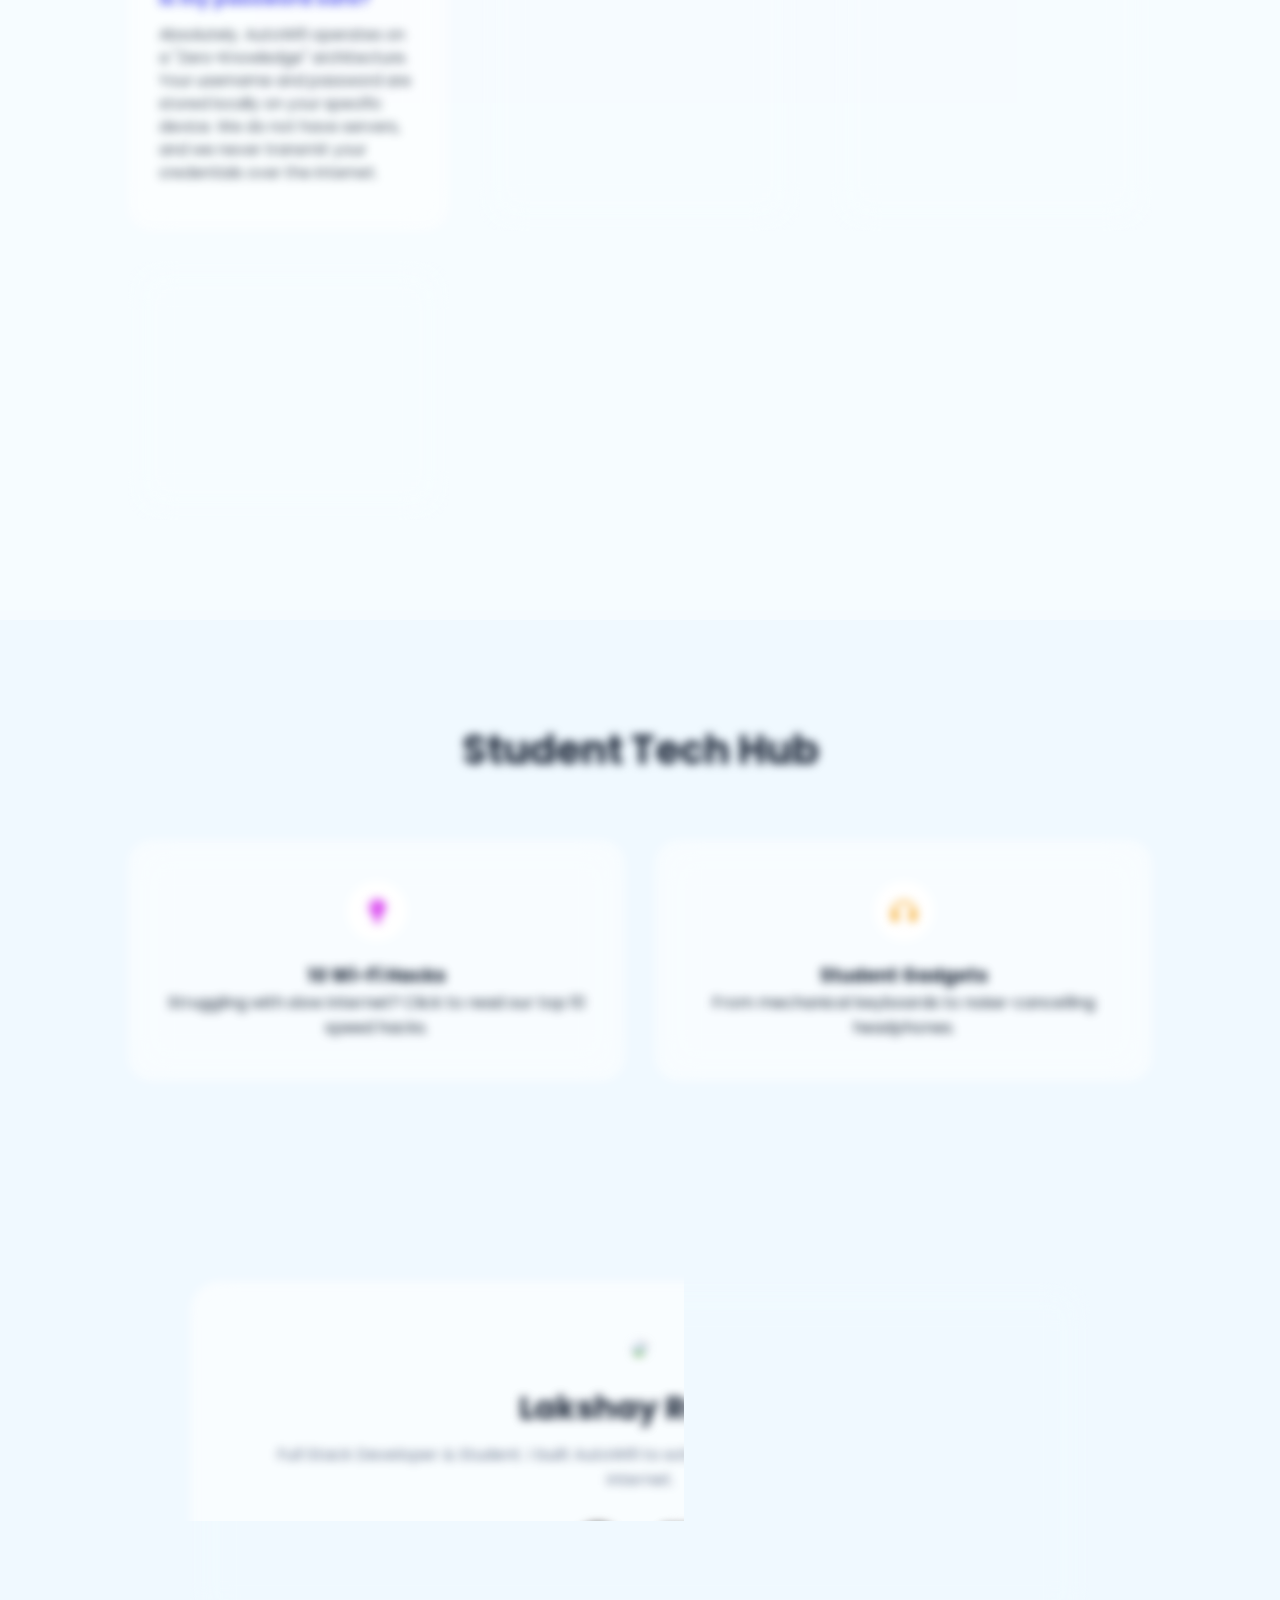
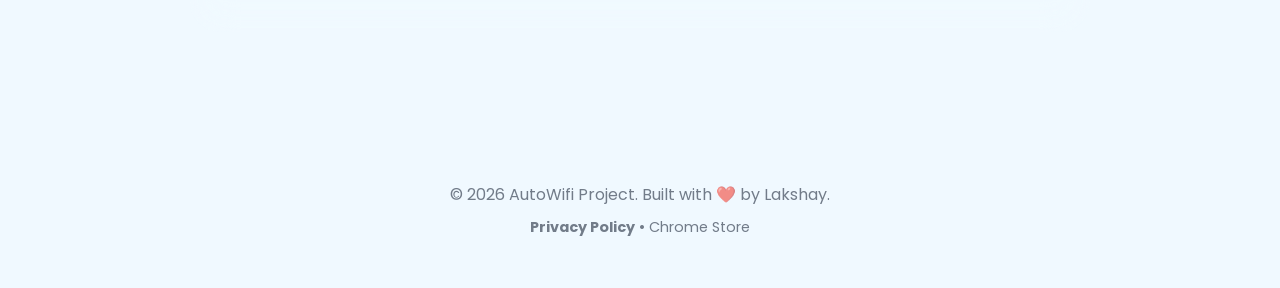
==== commit 57095e9d: "Update title and content in index.html" ====
--- a/index.html
+++ b/index.html
@@ -3,7 +3,7 @@
 <head>
     <meta charset="UTF-8">
     <meta name="viewport" content="width=device-width, initial-scale=1.0">
-    <title>AutoWifi - Instant Campus Login</title>
+    <title>AutoWifi - Captive Portal Automation Utility</title>
     <script async src="https://pagead2.googlesyndication.com/pagead/js/adsbygoogle.js?client=ca-pub-6731497556275026"
      crossorigin="anonymous"></script>
     <link rel="stylesheet" href="style-home.css">
@@ -29,16 +29,28 @@
     </nav>
 
     <header id="home">
-        <h1 class="hidden">Stop Typing <br> <span style="color: #6366f1;">Passwords</span> Everyday.</h1>
-        <p class="hero-p hidden delay-1">The automated solution for captive portal Wi-Fi. Logs you in instantly, keeps you connected, and saves your sanity.</p>
         
-        <div class="btn-group hidden delay-2">
+        <h1 class="hidden" style="margin-bottom: 20px;">
+            Stop Typing <br> <span style="color: #6366f1;">Passwords</span> Everyday.
+        </h1>
+
+        <div style="max-width: 700px; margin: 0 auto; margin-bottom: 30px;">
+            <p class="hero-p hidden delay-1" style="font-size: 1.1rem; color: #475569; line-height: 1.6; margin-bottom: 15px;">
+                <strong>AutoWifi</strong> is an automated open-source utility for University Captive Portals. It solves the "Session Timeout" issue by securely injecting credentials from local storage.
+            </p>
+            <p class="hero-p hidden delay-1" style="font-size: 1rem; color: #64748b; line-height: 1.6;">
+                Forget about re-entering passwords every time you walk between classes. Our background service handles the handshake, keeps your session alive with heartbeat packets, and ensures zero latency.
+            </p>
+        </div>
+        
+        <div class="btn-group hidden delay-2" style="display: flex; gap: 20px; justify-content: center; flex-wrap: wrap;">
             <a href="https://chromewebstore.google.com/detail/lkpoonbolbfkflcngpkiladignilnadc?utm_source=item-share-cb" class="btn btn-primary"><i class="fa-brands fa-chrome"></i> Add to Chrome</a>
             <a href="https://play.google.com/store/apps/details?id=com.autowifistudios.loginapp&pcampaignid=web_share" class="btn btn-secondary"><i class="fa-brands fa-android"></i> Get App</a>
         </div>
+
     </header>
 
-    <section id="how-it-works" style="padding: 4rem 10%; background: rgba(255,255,255,0.4); backdrop-filter: blur(10px); margin-top: 50px;">
+    <section id="how-it-works" style="padding: 4rem 10%; background: rgba(255,255,255,0.4); backdrop-filter: blur(10px);">
         <h2 class="section-title hidden">How The Extension Works</h2>
         <div style="max-width: 900px; margin: 0 auto; text-align: left;">
             
